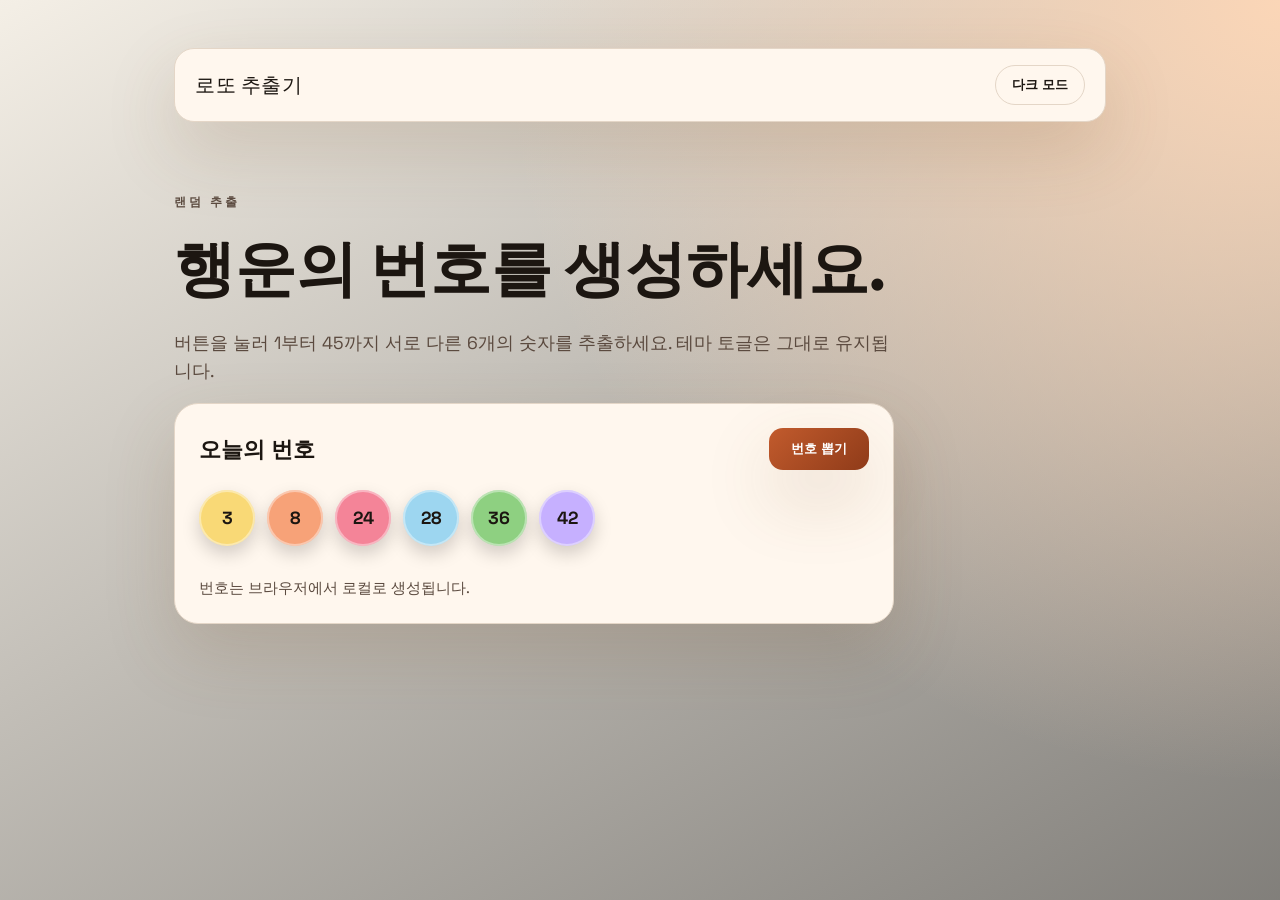
==== index.html @ 3e0d6884 "Translate UI text to Korean" ====
<!doctype html>
<html lang="en">
<head>
  <meta charset="UTF-8" />
  <meta name="viewport" content="width=device-width, initial-scale=1.0" />
  <title>로또 추출기</title>
  <link href='/style.css' rel='stylesheet'>
</head>
<body>
  <div class="page">
    <header class="top">
      <div class="brand">로또 추출기</div>
      <button class="theme-toggle" type="button" data-theme-toggle aria-pressed="false">
        다크 모드
      </button>
    </header>

    <main class="content">
      <p class="eyebrow">랜덤 추출</p>
      <h1>행운의 번호를 생성하세요.</h1>
      <p class="lead">
        버튼을 눌러 1부터 45까지 서로 다른 6개의 숫자를 추출하세요. 테마 토글은 그대로 유지됩니다.
      </p>
      <div class="lotto-card">
        <div class="lotto-header">
          <h2>오늘의 번호</h2>
          <button class="cta" type="button" data-action>번호 뽑기</button>
        </div>
        <div class="lotto-numbers" data-numbers aria-live="polite"></div>
        <p class="hint">번호는 브라우저에서 로컬로 생성됩니다.</p>
      </div>
    </main>
  </div>
  <script defer type="text/javascript" src="/main.js"></script>
</body>
</html>
---- style.css ----
@import url('https://fonts.googleapis.com/css2?family=Fraunces:opsz,wght@9..144,500;9..144,700&family=Space+Grotesk:wght@400;500;600;700&display=swap');

:root {
  color-scheme: light dark;
  --bg: #f4efe6;
  --bg-glow: #fbd6b7;
  --surface: #fff7ee;
  --surface-border: #e4d6c7;
  --text: #1c1611;
  --muted: #5b4a3f;
  --accent: #c25b2d;
  --accent-strong: #8f3b19;
  --button-text: #ffffff;
  --shadow: 0 28px 70px rgba(116, 75, 38, 0.18);
  --ring: 0 0 0 3px rgba(194, 91, 45, 0.2);
  --transition: 220ms ease;
  --ball-1: #f9d976;
  --ball-2: #f7a278;
  --ball-3: #f48498;
  --ball-4: #9dd6f0;
  --ball-5: #8ed081;
  --ball-6: #c6b0ff;
}

:root[data-theme="dark"] {
  --bg: #11100d;
  --bg-glow: #3a2b22;
  --surface: #1b1916;
  --surface-border: #2f2a25;
  --text: #f6f0e8;
  --muted: #c6b7a8;
  --accent: #f28a55;
  --accent-strong: #ffb587;
  --button-text: #1c1611;
  --shadow: 0 28px 70px rgba(0, 0, 0, 0.35);
  --ring: 0 0 0 3px rgba(242, 138, 85, 0.25);
  --ball-1: #f5c85b;
  --ball-2: #f08b6a;
  --ball-3: #ee6f8e;
  --ball-4: #7fbfe0;
  --ball-5: #78b86d;
  --ball-6: #b49cff;
}

* {
  box-sizing: border-box;
}

body {
  margin: 0;
  min-height: 100vh;
  font-family: "Space Grotesk", "Segoe UI", sans-serif;
  color: var(--text);
  background: radial-gradient(circle at top right, var(--bg-glow), transparent 50%),
    linear-gradient(150deg, var(--bg), #0f0f0f 200%);
  transition: background var(--transition), color var(--transition);
}

.page {
  max-width: 980px;
  margin: 0 auto;
  padding: 48px 24px 72px;
  display: flex;
  flex-direction: column;
  gap: 72px;
}

.top {
  display: flex;
  align-items: center;
  justify-content: space-between;
  gap: 16px;
  background: var(--surface);
  border: 1px solid var(--surface-border);
  border-radius: 20px;
  padding: 16px 20px;
  box-shadow: var(--shadow);
  animation: fade-in 550ms ease;
}

.brand {
  font-family: "Fraunces", "Times New Roman", serif;
  font-size: 20px;
  letter-spacing: 0.5px;
}

.theme-toggle {
  border: 1px solid var(--surface-border);
  background: transparent;
  color: var(--text);
  padding: 10px 16px;
  border-radius: 999px;
  font-weight: 600;
  cursor: pointer;
  transition: transform var(--transition), border-color var(--transition), color var(--transition);
}

.theme-toggle:hover {
  transform: translateY(-2px);
  border-color: var(--accent);
}

.theme-toggle:focus-visible {
  outline: none;
  box-shadow: var(--ring);
}

.content {
  display: grid;
  gap: 18px;
  max-width: 720px;
  animation: float-in 620ms ease;
}

.eyebrow {
  text-transform: uppercase;
  letter-spacing: 3px;
  font-size: 12px;
  font-weight: 700;
  color: var(--muted);
  margin: 0;
}

h1 {
  font-family: "Fraunces", "Times New Roman", serif;
  font-size: clamp(2.4rem, 6vw, 3.8rem);
  margin: 0;
}

h2 {
  margin: 0;
  font-size: 1.4rem;
}

.lead {
  margin: 0;
  font-size: 1.1rem;
  color: var(--muted);
  line-height: 1.6;
}

.lotto-card {
  background: var(--surface);
  border: 1px solid var(--surface-border);
  border-radius: 24px;
  padding: 24px;
  box-shadow: var(--shadow);
  display: grid;
  gap: 20px;
}

.lotto-header {
  display: flex;
  align-items: center;
  justify-content: space-between;
  gap: 16px;
  flex-wrap: wrap;
}

.lotto-numbers {
  display: flex;
  gap: 12px;
  flex-wrap: wrap;
  min-height: 68px;
}

.lotto-ball {
  width: 56px;
  height: 56px;
  border-radius: 50%;
  display: grid;
  place-items: center;
  font-weight: 700;
  font-size: 1.1rem;
  color: #1c1611;
  box-shadow: inset 0 0 0 2px rgba(255, 255, 255, 0.4), 0 8px 18px rgba(0, 0, 0, 0.18);
  animation: pop-in 360ms ease;
}

.lotto-ball:nth-child(1) { background: var(--ball-1); }
.lotto-ball:nth-child(2) { background: var(--ball-2); }
.lotto-ball:nth-child(3) { background: var(--ball-3); }
.lotto-ball:nth-child(4) { background: var(--ball-4); }
.lotto-ball:nth-child(5) { background: var(--ball-5); }
.lotto-ball:nth-child(6) { background: var(--ball-6); }

.actions {
  display: flex;
  align-items: center;
  gap: 16px;
  flex-wrap: wrap;
}

.cta {
  border: none;
  background: linear-gradient(135deg, var(--accent), var(--accent-strong));
  color: var(--button-text);
  padding: 12px 22px;
  border-radius: 14px;
  font-weight: 700;
  cursor: pointer;
  box-shadow: var(--shadow);
  transition: transform var(--transition), box-shadow var(--transition);
}

.cta:hover {
  transform: translateY(-2px) scale(1.01);
}

.cta:focus-visible {
  outline: none;
  box-shadow: var(--ring);
}

.hint {
  margin: 0;
  color: var(--muted);
  font-size: 0.95rem;
}

@keyframes fade-in {
  from {
    opacity: 0;
    transform: translateY(-8px);
  }
  to {
    opacity: 1;
    transform: translateY(0);
  }
}

@keyframes float-in {
  from {
    opacity: 0;
    transform: translateY(16px);
  }
  to {
    opacity: 1;
    transform: translateY(0);
  }
}

@keyframes pop-in {
  from {
    opacity: 0;
    transform: scale(0.7);
  }
  to {
    opacity: 1;
    transform: scale(1);
  }
}

@media (max-width: 720px) {
  .page {
    padding: 32px 20px 56px;
    gap: 48px;
  }

  .top {
    flex-direction: column;
    align-items: flex-start;
  }

  .lotto-header {
    flex-direction: column;
    align-items: flex-start;
  }

  .lotto-ball {
    width: 52px;
    height: 52px;
  }
}
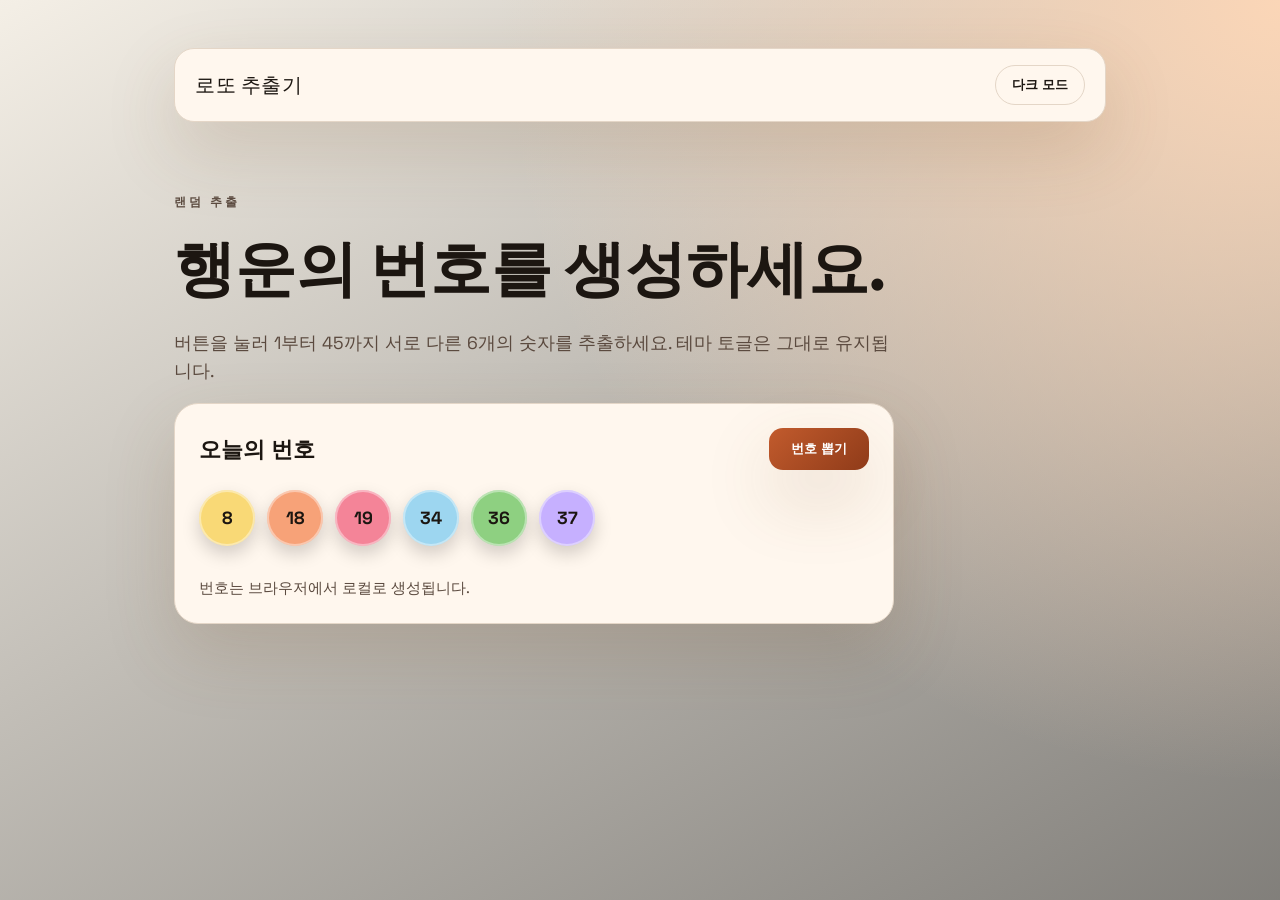
==== commit 9467e1f3: "Add Google AdSense script" ====
--- a/index.html
+++ b/index.html
@@ -4,6 +4,8 @@
   <meta charset="UTF-8" />
   <meta name="viewport" content="width=device-width, initial-scale=1.0" />
   <title>로또 추출기</title>
+  <script async src="https://pagead2.googlesyndication.com/pagead/js/adsbygoogle.js?client=ca-pub-5132534330868420"
+     crossorigin="anonymous"></script>
   <link href='/style.css' rel='stylesheet'>
 </head>
 <body>
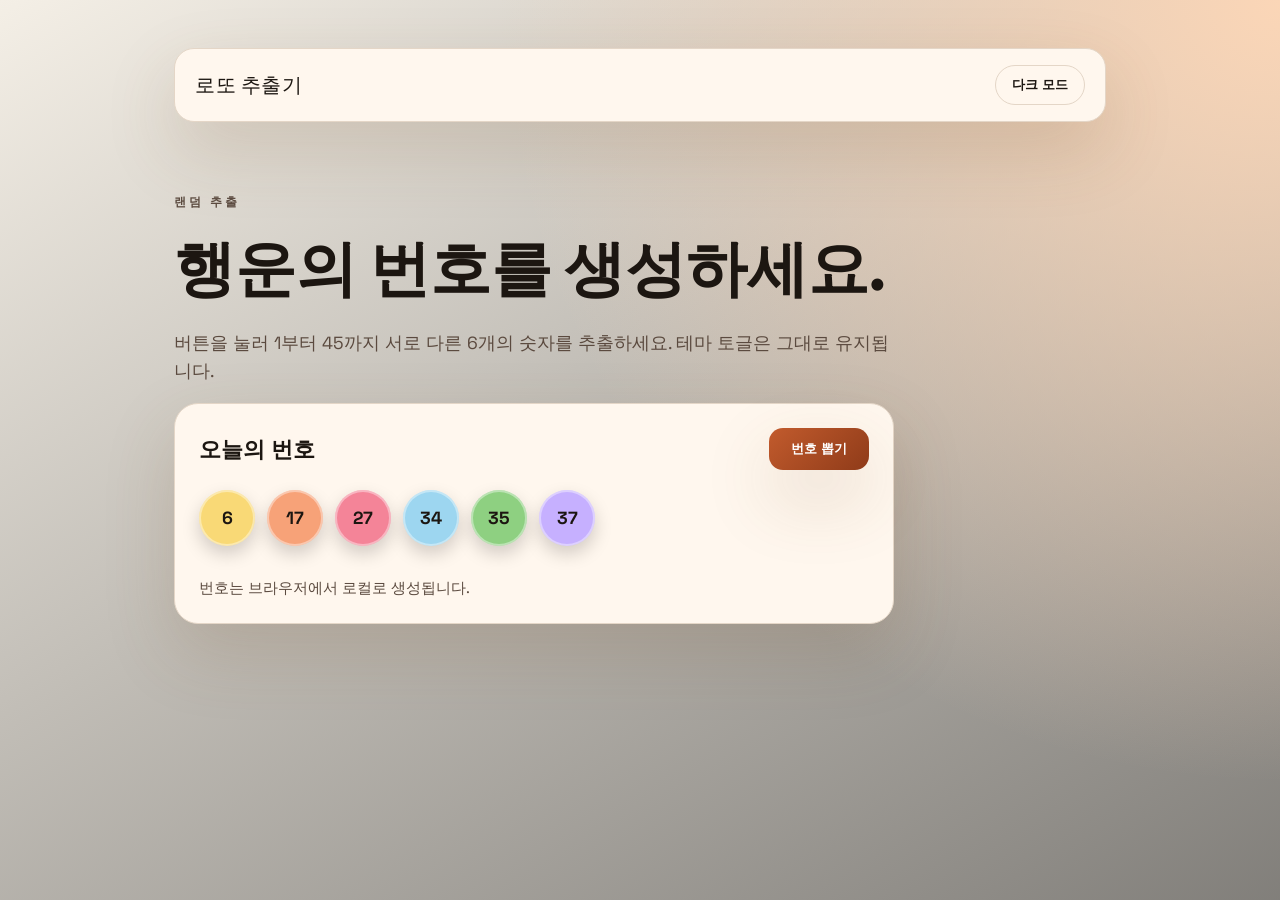
==== commit 184a93a3: "Add AdSense meta tag and ads.txt" ====
--- a/index.html
+++ b/index.html
@@ -4,6 +4,7 @@
   <meta charset="UTF-8" />
   <meta name="viewport" content="width=device-width, initial-scale=1.0" />
   <title>로또 추출기</title>
+  <meta name="google-adsense-account" content="ca-pub-5132534330868420">
   <script async src="https://pagead2.googlesyndication.com/pagead/js/adsbygoogle.js?client=ca-pub-5132534330868420"
      crossorigin="anonymous"></script>
   <link href='/style.css' rel='stylesheet'>
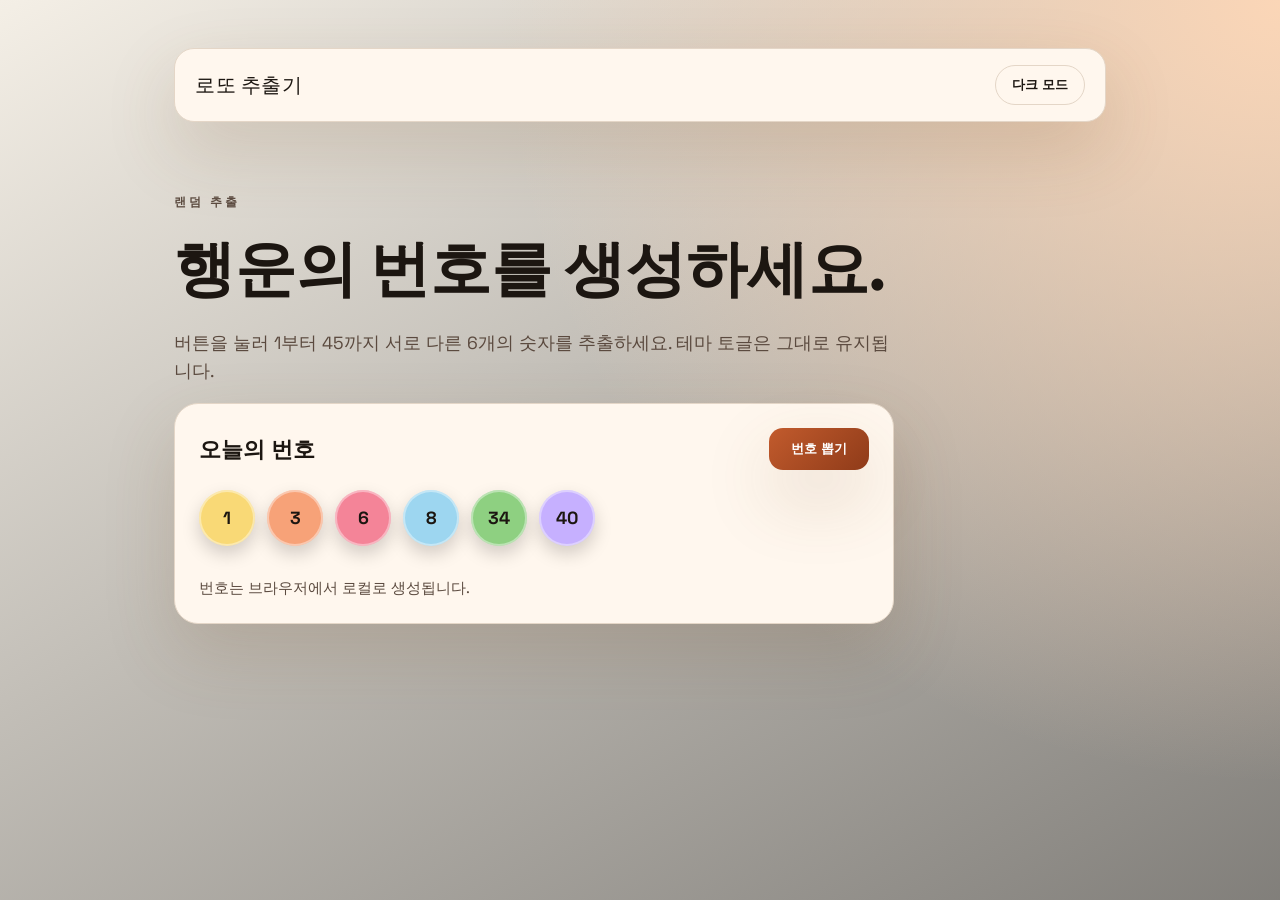
==== commit ea900e66: "Add AdSense ad unit at page bottom" ====
--- a/index.html
+++ b/index.html
@@ -32,6 +32,18 @@
         <div class="lotto-numbers" data-numbers aria-live="polite"></div>
         <p class="hint">번호는 브라우저에서 로컬로 생성됩니다.</p>
       </div>
+      <div class="ad-slot">
+        <!-- 광고 -->
+        <ins class="adsbygoogle"
+             style="display:block"
+             data-ad-client="ca-pub-5132534330868420"
+             data-ad-slot="5257002274"
+             data-ad-format="auto"
+             data-full-width-responsive="true"></ins>
+        <script>
+             (adsbygoogle = window.adsbygoogle || []).push({});
+        </script>
+      </div>
     </main>
   </div>
   <script defer type="text/javascript" src="/main.js"></script>
--- a/style.css
+++ b/style.css
@@ -218,6 +218,11 @@
   font-size: 0.95rem;
 }
 
+.ad-slot {
+  width: min(100%, 720px);
+  margin-top: 8px;
+}
+
 @keyframes fade-in {
   from {
     opacity: 0;
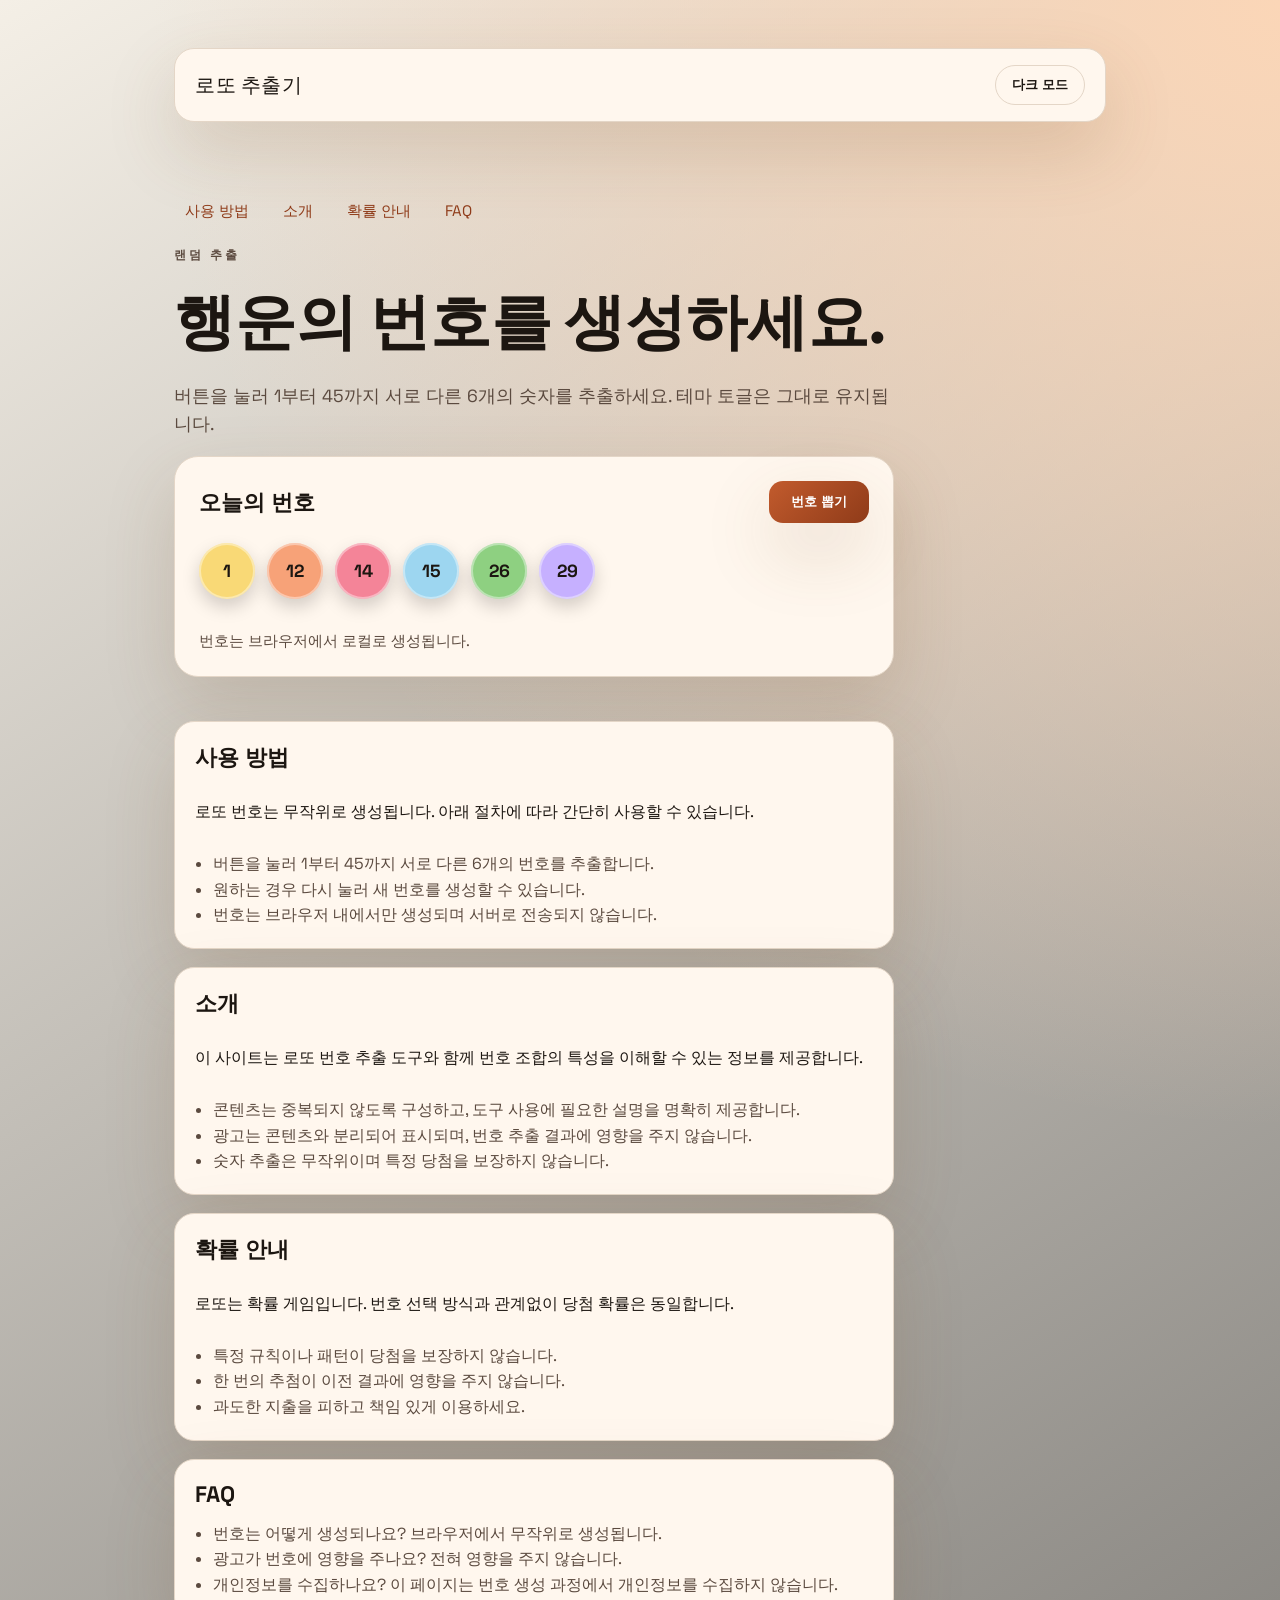
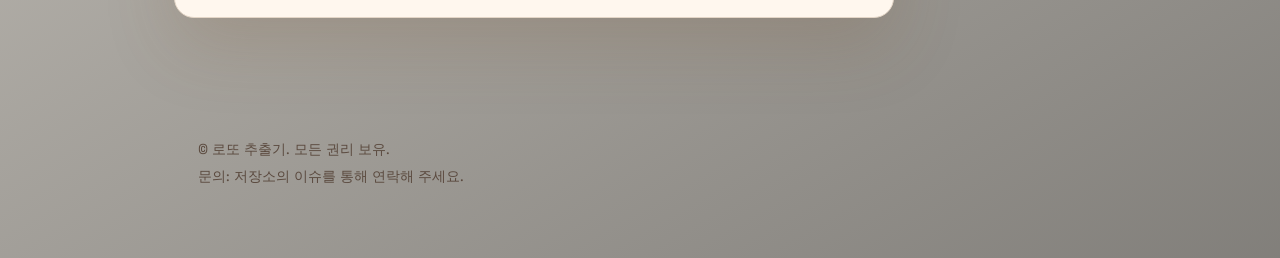
==== commit 41d76b2f: "Add content sections for AdSense readiness" ====
--- a/index.html
+++ b/index.html
@@ -1,9 +1,10 @@
 <!doctype html>
-<html lang="en">
+<html lang="ko">
 <head>
   <meta charset="UTF-8" />
   <meta name="viewport" content="width=device-width, initial-scale=1.0" />
   <title>로또 추출기</title>
+  <meta name="description" content="로또 번호를 무작위로 추출하고 확률 정보를 함께 제공하는 로또 추출기입니다. 책임 있는 이용 안내와 FAQ를 제공합니다.">
   <meta name="google-adsense-account" content="ca-pub-5132534330868420">
   <script async src="https://pagead2.googlesyndication.com/pagead/js/adsbygoogle.js?client=ca-pub-5132534330868420"
      crossorigin="anonymous"></script>
@@ -19,6 +20,12 @@
     </header>
 
     <main class="content">
+      <nav class="subnav" aria-label="페이지 안내">
+        <a href="#guide">사용 방법</a>
+        <a href="#about">소개</a>
+        <a href="#odds">확률 안내</a>
+        <a href="#faq">FAQ</a>
+      </nav>
       <p class="eyebrow">랜덤 추출</p>
       <h1>행운의 번호를 생성하세요.</h1>
       <p class="lead">
@@ -44,7 +51,51 @@
              (adsbygoogle = window.adsbygoogle || []).push({});
         </script>
       </div>
+
+      <section class="info" id="guide">
+        <h2>사용 방법</h2>
+        <p>로또 번호는 무작위로 생성됩니다. 아래 절차에 따라 간단히 사용할 수 있습니다.</p>
+        <ul class="list">
+          <li>버튼을 눌러 1부터 45까지 서로 다른 6개의 번호를 추출합니다.</li>
+          <li>원하는 경우 다시 눌러 새 번호를 생성할 수 있습니다.</li>
+          <li>번호는 브라우저 내에서만 생성되며 서버로 전송되지 않습니다.</li>
+        </ul>
+      </section>
+
+      <section class="info" id="about">
+        <h2>소개</h2>
+        <p>이 사이트는 로또 번호 추출 도구와 함께 번호 조합의 특성을 이해할 수 있는 정보를 제공합니다.</p>
+        <ul class="list">
+          <li>콘텐츠는 중복되지 않도록 구성하고, 도구 사용에 필요한 설명을 명확히 제공합니다.</li>
+          <li>광고는 콘텐츠와 분리되어 표시되며, 번호 추출 결과에 영향을 주지 않습니다.</li>
+          <li>숫자 추출은 무작위이며 특정 당첨을 보장하지 않습니다.</li>
+        </ul>
+      </section>
+
+      <section class="info" id="odds">
+        <h2>확률 안내</h2>
+        <p>로또는 확률 게임입니다. 번호 선택 방식과 관계없이 당첨 확률은 동일합니다.</p>
+        <ul class="list">
+          <li>특정 규칙이나 패턴이 당첨을 보장하지 않습니다.</li>
+          <li>한 번의 추첨이 이전 결과에 영향을 주지 않습니다.</li>
+          <li>과도한 지출을 피하고 책임 있게 이용하세요.</li>
+        </ul>
+      </section>
+
+      <section class="info" id="faq">
+        <h2>FAQ</h2>
+        <ul class="list">
+          <li>번호는 어떻게 생성되나요? 브라우저에서 무작위로 생성됩니다.</li>
+          <li>광고가 번호에 영향을 주나요? 전혀 영향을 주지 않습니다.</li>
+          <li>개인정보를 수집하나요? 이 페이지는 번호 생성 과정에서 개인정보를 수집하지 않습니다.</li>
+        </ul>
+      </section>
     </main>
+
+    <footer class="footer">
+      <div>© 로또 추출기. 모든 권리 보유.</div>
+      <div>문의: 저장소의 이슈를 통해 연락해 주세요.</div>
+    </footer>
   </div>
   <script defer type="text/javascript" src="/main.js"></script>
 </body>
--- a/style.css
+++ b/style.css
@@ -112,6 +112,27 @@
   animation: float-in 620ms ease;
 }
 
+.subnav {
+  display: flex;
+  flex-wrap: wrap;
+  gap: 12px;
+  font-size: 0.95rem;
+}
+
+.subnav a {
+  color: var(--accent-strong);
+  text-decoration: none;
+  padding: 6px 10px;
+  border-radius: 999px;
+  border: 1px solid transparent;
+  transition: border-color var(--transition), color var(--transition), transform var(--transition);
+}
+
+.subnav a:hover {
+  transform: translateY(-1px);
+  border-color: var(--accent);
+}
+
 .eyebrow {
   text-transform: uppercase;
   letter-spacing: 3px;
@@ -223,6 +244,32 @@
   margin-top: 8px;
 }
 
+.info {
+  background: var(--surface);
+  border: 1px solid var(--surface-border);
+  border-radius: 20px;
+  padding: 20px;
+  box-shadow: var(--shadow);
+  display: grid;
+  gap: 12px;
+}
+
+.list {
+  margin: 0;
+  padding-left: 18px;
+  color: var(--muted);
+  line-height: 1.6;
+}
+
+.footer {
+  margin-top: 32px;
+  padding: 18px 24px 0;
+  display: grid;
+  gap: 8px;
+  color: var(--muted);
+  font-size: 0.9rem;
+}
+
 @keyframes fade-in {
   from {
     opacity: 0;
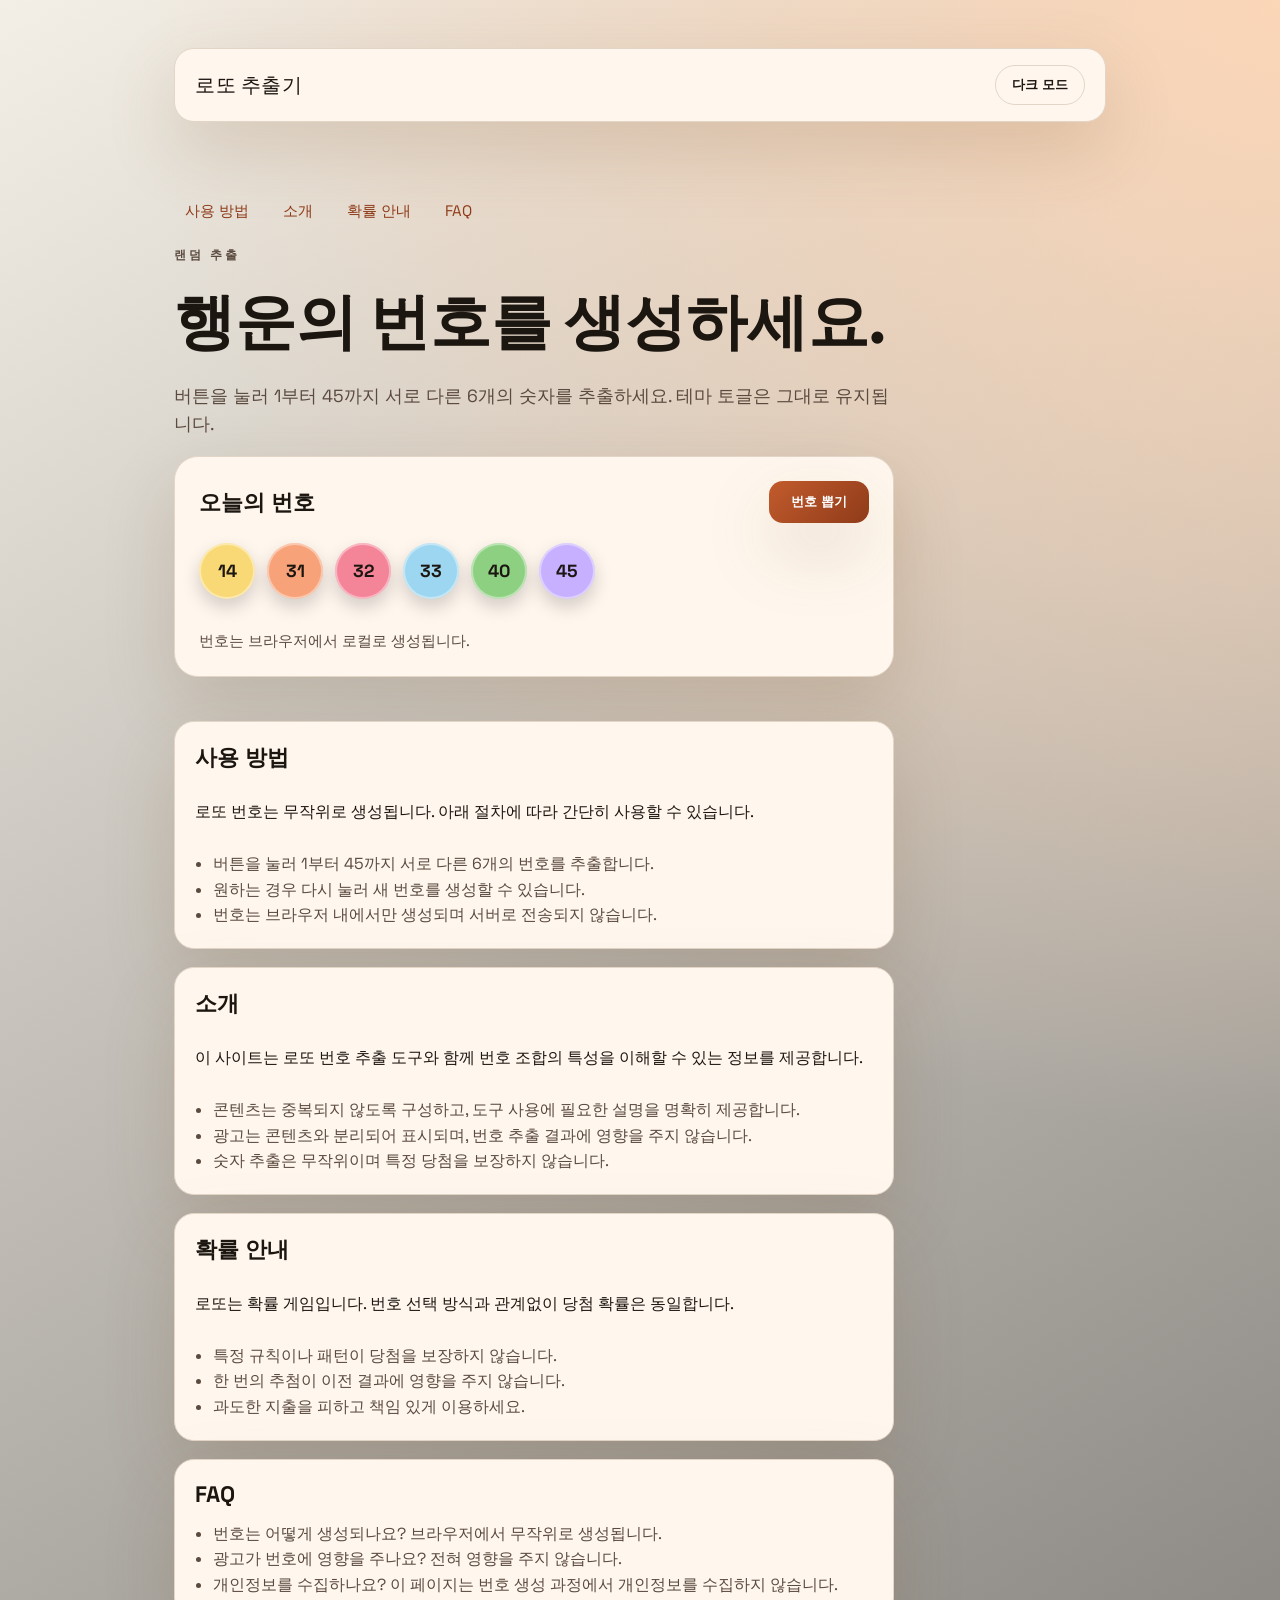
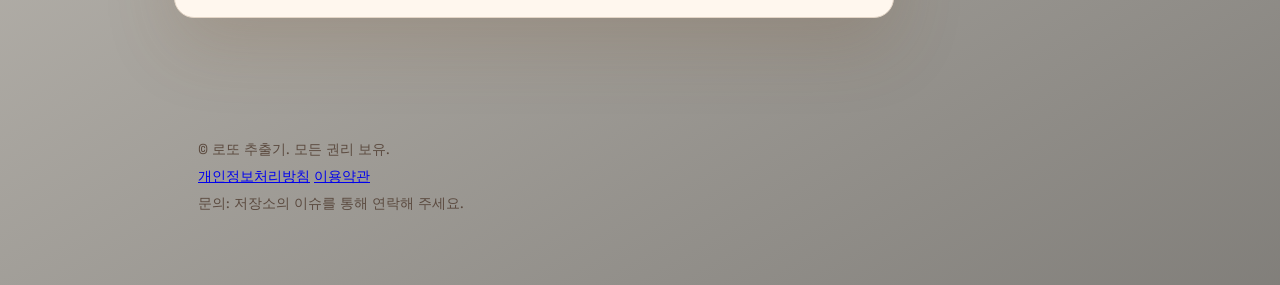
==== commit bac9c394: "Update site content" ====
--- a/index.html
+++ b/index.html
@@ -1,6 +1,15 @@
 <!doctype html>
 <html lang="ko">
 <head>
+  <!-- Google tag (gtag.js) -->
+  <script async src="https://www.googletagmanager.com/gtag/js?id=G-7ZSF9KYNCB"></script>
+  <script>
+    window.dataLayer = window.dataLayer || [];
+    function gtag(){dataLayer.push(arguments);}
+    gtag('js', new Date());
+
+    gtag('config', 'G-7ZSF9KYNCB');
+  </script>
   <meta charset="UTF-8" />
   <meta name="viewport" content="width=device-width, initial-scale=1.0" />
   <title>로또 추출기</title>
@@ -94,6 +103,10 @@
 
     <footer class="footer">
       <div>© 로또 추출기. 모든 권리 보유.</div>
+      <div class="footer-links">
+        <a href="/privacy.html">개인정보처리방침</a>
+        <a href="/terms.html">이용약관</a>
+      </div>
       <div>문의: 저장소의 이슈를 통해 연락해 주세요.</div>
     </footer>
   </div>
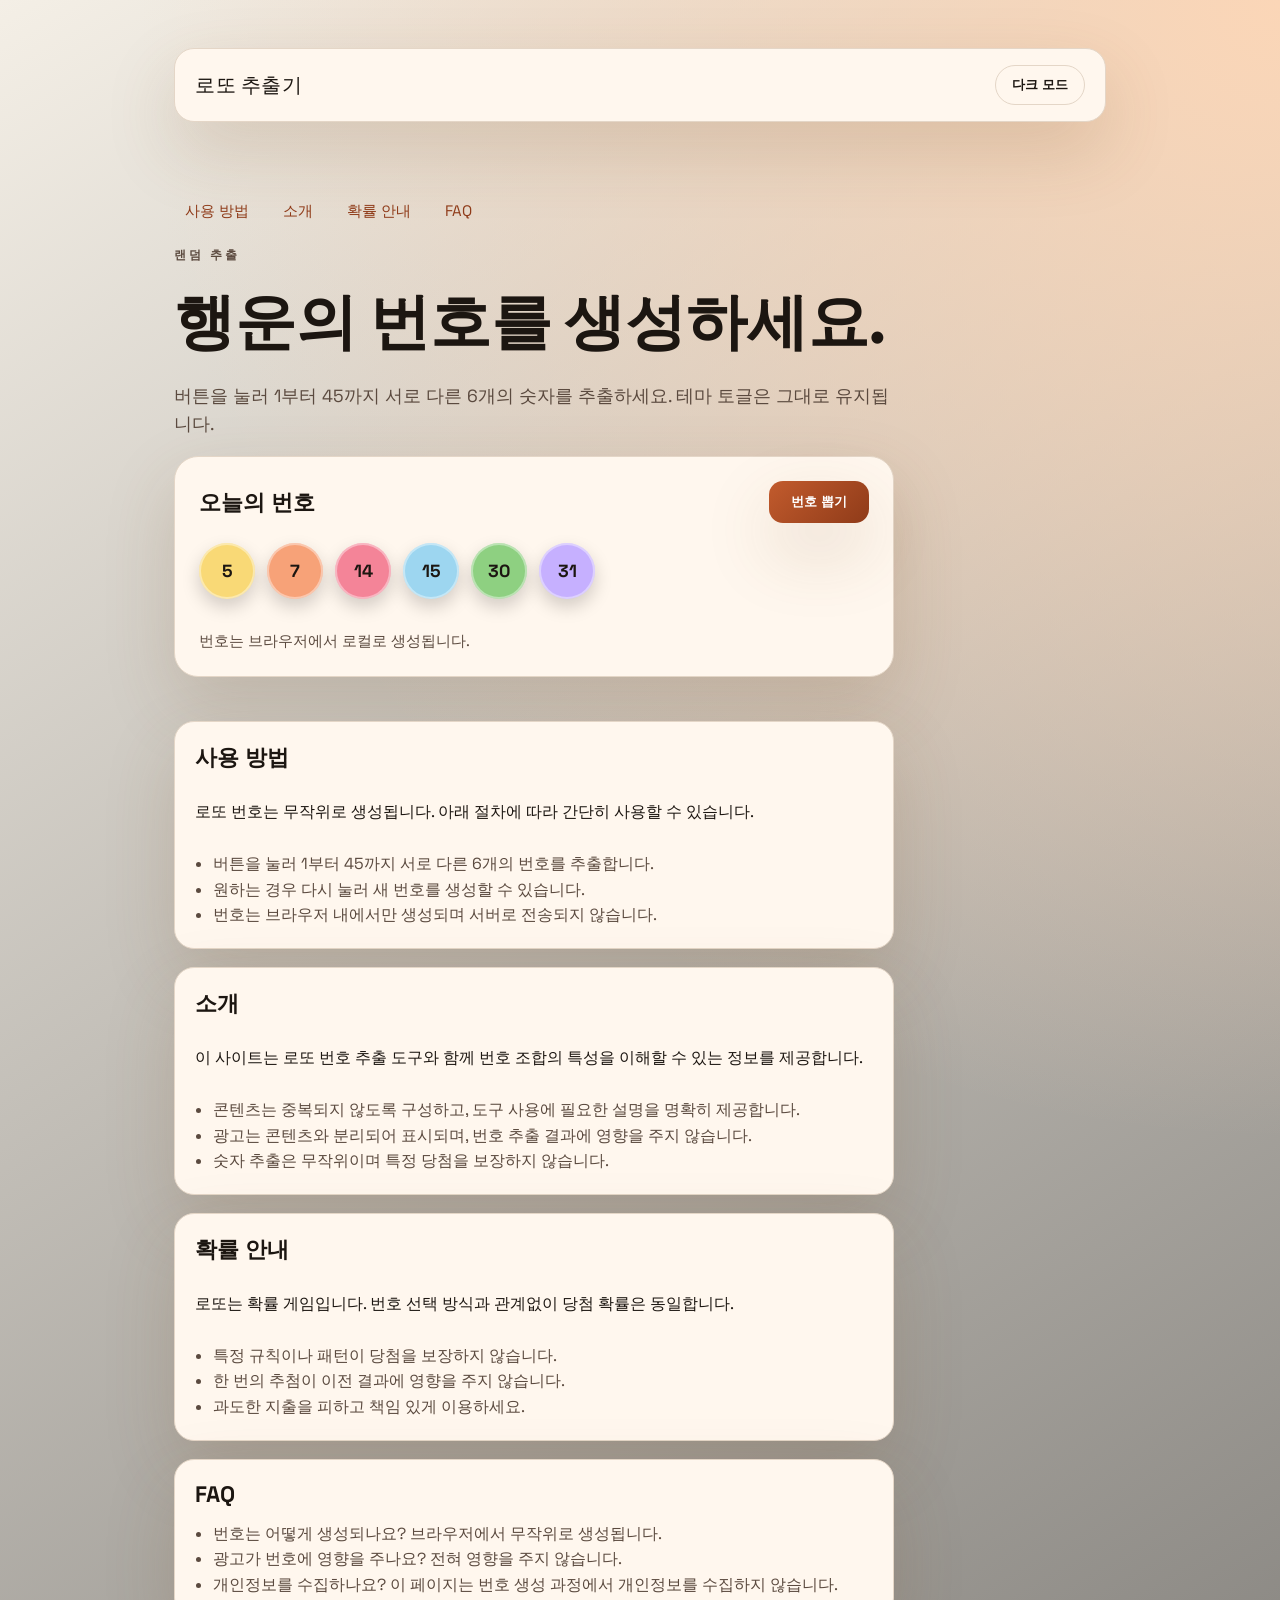
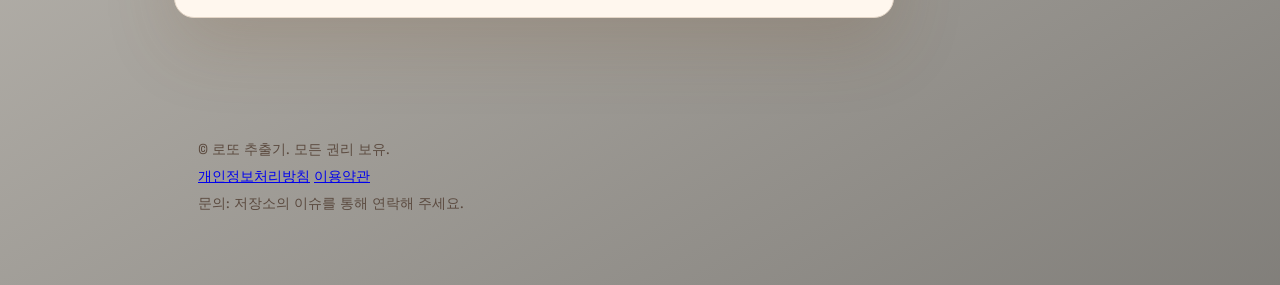
==== commit 37ecf08e: "Add MS Clarity tracking script" ====
--- a/index.html
+++ b/index.html
@@ -9,6 +9,13 @@
     gtag('js', new Date());
 
     gtag('config', 'G-7ZSF9KYNCB');
+  </script>
+  <script type="text/javascript">
+    (function(c,l,a,r,i,t,y){
+        c[a]=c[a]||function(){(c[a].q=c[a].q||[]).push(arguments)};
+        t=l.createElement(r);t.async=1;t.src="https://www.clarity.ms/tag/"+i;
+        y=l.getElementsByTagName(r)[0];y.parentNode.insertBefore(t,y);
+    })(window, document, "clarity", "script", "vo98cys63x");
   </script>
   <meta charset="UTF-8" />
   <meta name="viewport" content="width=device-width, initial-scale=1.0" />
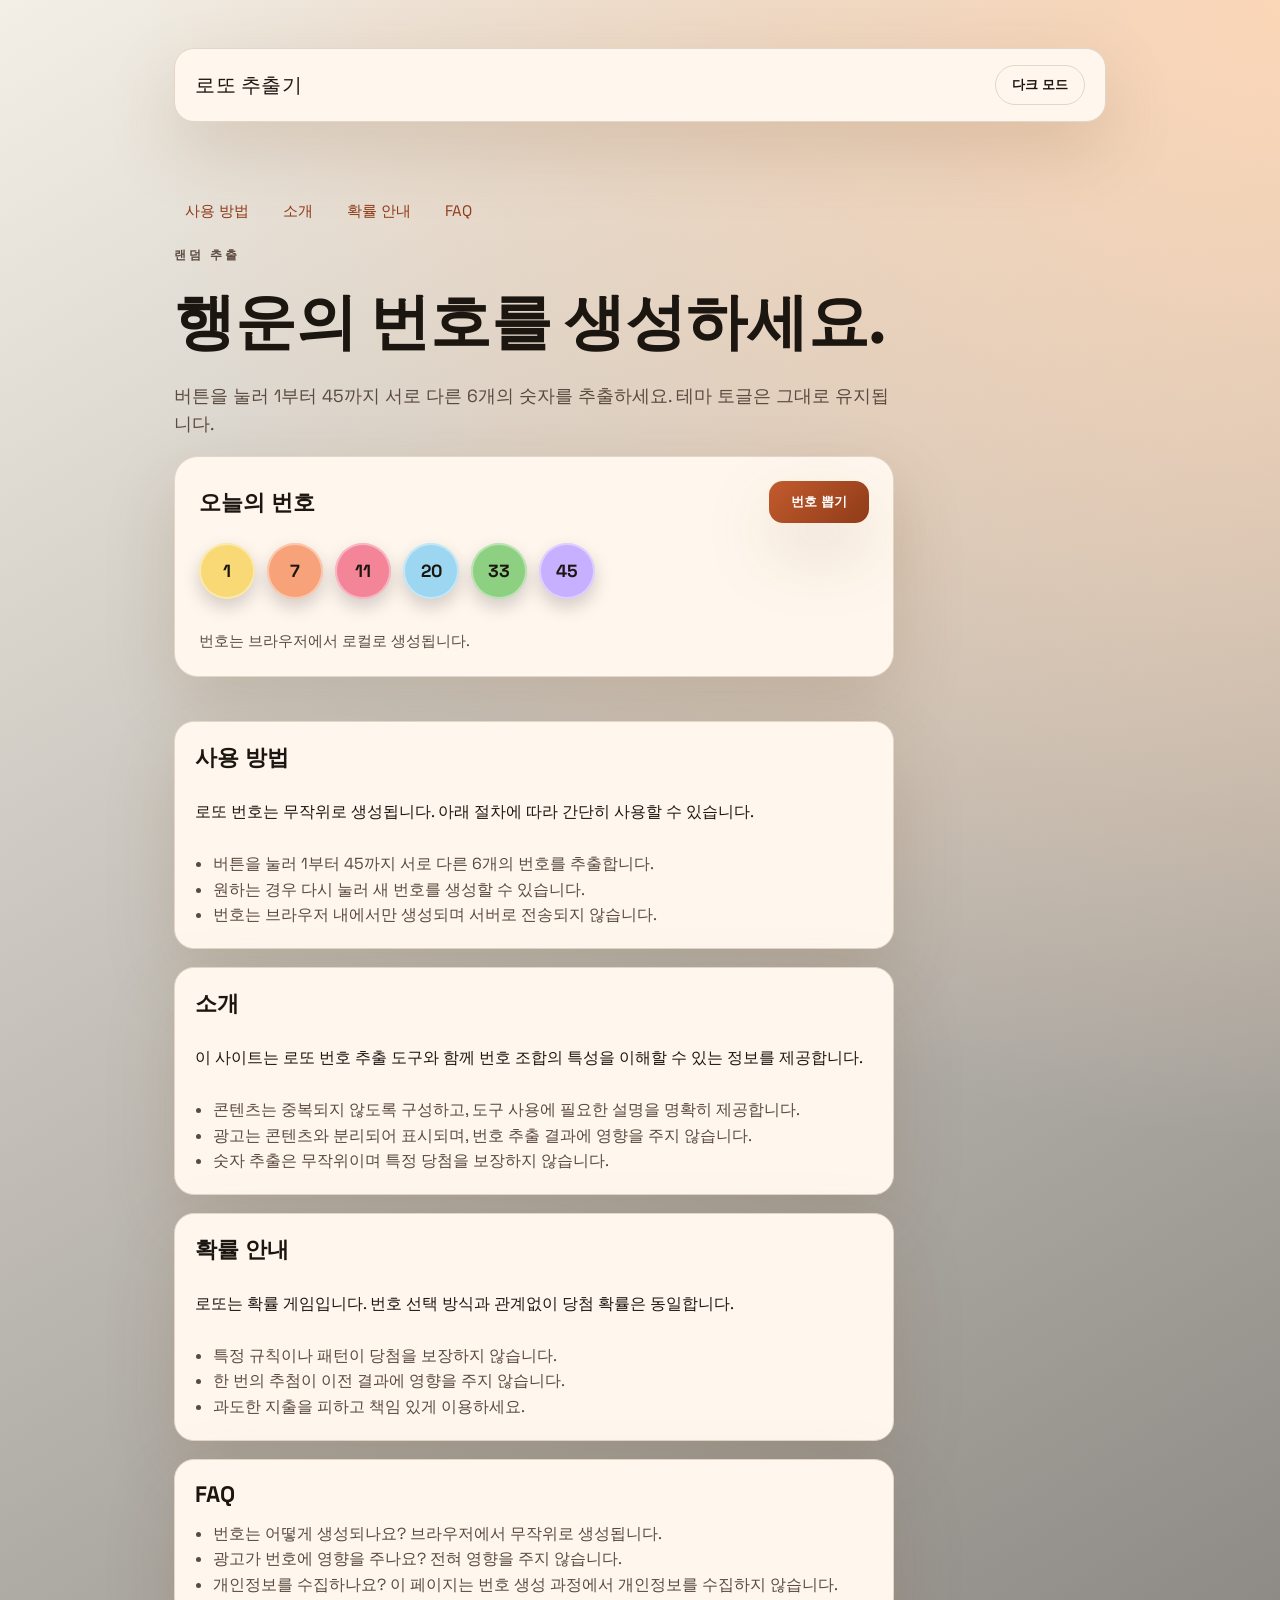
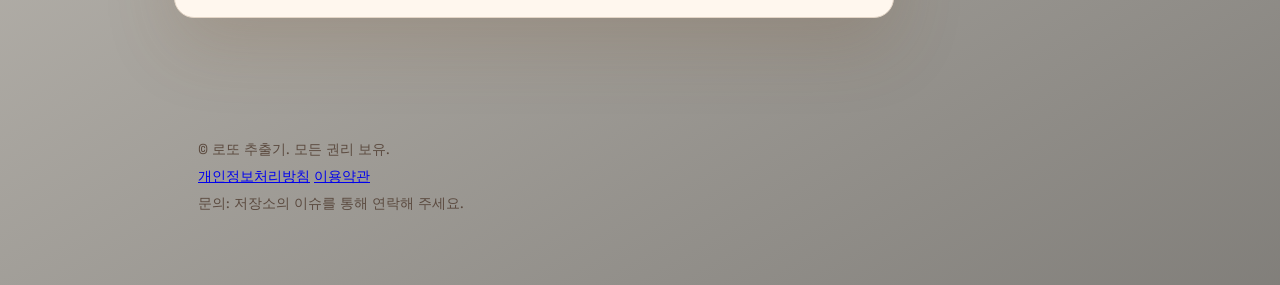
==== commit ee6212dc: "Add favicon and link it in HTML files" ====
--- a/index.html
+++ b/index.html
@@ -25,6 +25,7 @@
   <script async src="https://pagead2.googlesyndication.com/pagead/js/adsbygoogle.js?client=ca-pub-5132534330868420"
      crossorigin="anonymous"></script>
   <link href='/style.css' rel='stylesheet'>
+  <link rel="icon" href="/favicon.ico" type="image/x-icon">
 </head>
 <body>
   <div class="page">
